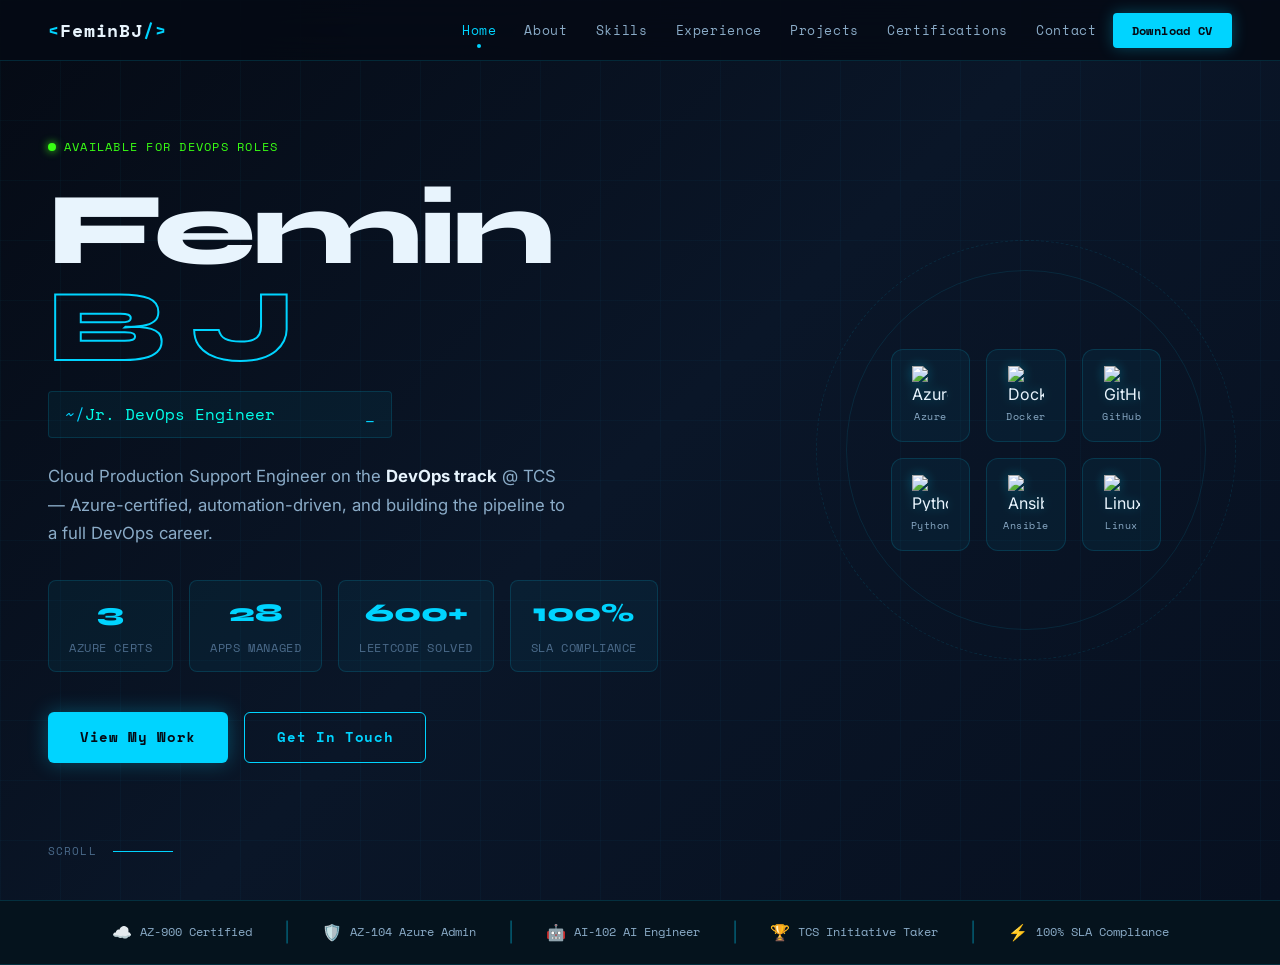
==== index.html @ 97ea1b86 "Added the complete application" ====
<!doctype html>
<html lang="en">
  <head>
    <meta charset="UTF-8" />
    <meta name="viewport" content="width=device-width, initial-scale=1.0" />
    <title>Femin B J | Jr. DevOps Engineer</title>
    <link rel="stylesheet" href="styles/main.css" />
    <link rel="preconnect" href="https://fonts.googleapis.com" />
    <link
      href="https://fonts.googleapis.com/css2?family=Space+Mono:wght@400;700&family=Syne:wght@400;600;700;800&family=Inter:wght@300;400;500&display=swap"
      rel="stylesheet"
    />
  </head>
  <body>
    <!-- NAV -->
    <nav class="navbar" id="navbar">
      <div class="nav-logo">
        <span class="logo-bracket">&lt;</span>FeminBJ<span class="logo-bracket"
          >/&gt;</span
        >
      </div>
      <button class="nav-toggle" id="navToggle" aria-label="Toggle menu">
        <span></span><span></span><span></span>
      </button>
      <ul class="nav-links" id="navLinks">
        <li><a href="index.html" class="nav-link active">Home</a></li>
        <li><a href="about.html" class="nav-link">About</a></li>
        <li><a href="skills.html" class="nav-link">Skills</a></li>
        <li><a href="experience.html" class="nav-link">Experience</a></li>
        <li><a href="projects.html" class="nav-link">Projects</a></li>
        <li>
          <a href="certifications.html" class="nav-link">Certifications</a>
        </li>
        <li><a href="contact.html" class="nav-link">Contact</a></li>
        <li>
          <a href="resume/Femin_BJ_Resume.pdf" download class="nav-cta"
            >Download CV</a
          >
        </li>
      </ul>
    </nav>

    <!-- HERO -->
    <main class="hero-section">
      <canvas id="matrixCanvas"></canvas>

      <div class="hero-grid-overlay"></div>

      <div class="hero-content">
        <div class="hero-tag-line">
          <span class="tag-dot"></span>
          <span>Available for DevOps Roles</span>
        </div>

        <h1 class="hero-name">
          <span class="name-line">Femin</span>
          <span class="name-line accent">B J</span>
        </h1>

        <div class="hero-title-wrap">
          <span class="title-prefix">~/</span>
          <span class="typed-title" id="typedTitle"></span>
          <span class="cursor-blink">_</span>
        </div>

        <p class="hero-desc">
          Cloud Production Support Engineer on the
          <strong>DevOps track</strong> @ TCS — Azure-certified,
          automation-driven, and building the pipeline to a full DevOps career.
        </p>

        <div class="hero-stats">
          <div class="stat-card">
            <span class="stat-num">3</span>
            <span class="stat-label">Azure Certs</span>
          </div>
          <div class="stat-card">
            <span class="stat-num">28</span>
            <span class="stat-label">Apps Managed</span>
          </div>
          <div class="stat-card">
            <span class="stat-num">600+</span>
            <span class="stat-label">LeetCode Solved</span>
          </div>
          <div class="stat-card">
            <span class="stat-num">100%</span>
            <span class="stat-label">SLA Compliance</span>
          </div>
        </div>

        <div class="hero-cta-group">
          <a href="experience.html" class="btn-primary">View My Work</a>
          <a href="contact.html" class="btn-secondary">Get In Touch</a>
        </div>
      </div>

      <div class="hero-visual">
        <div class="hex-grid">
          <div class="hex-item">
            <img
              src="https://cdn.jsdelivr.net/gh/devicons/devicon/icons/azure/azure-original.svg"
              alt="Azure"
            /><span>Azure</span>
          </div>
          <div class="hex-item">
            <img
              src="https://cdn.jsdelivr.net/gh/devicons/devicon/icons/docker/docker-original.svg"
              alt="Docker"
            /><span>Docker</span>
          </div>
          <div class="hex-item">
            <img
              src="https://cdn.jsdelivr.net/gh/devicons/devicon/icons/github/github-original.svg"
              alt="GitHub"
            /><span>GitHub</span>
          </div>
          <div class="hex-item">
            <img
              src="https://cdn.jsdelivr.net/gh/devicons/devicon/icons/python/python-original.svg"
              alt="Python"
            /><span>Python</span>
          </div>
          <div class="hex-item">
            <img
              src="https://cdn.jsdelivr.net/gh/devicons/devicon/icons/ansible/ansible-original.svg"
              alt="Ansible"
            /><span>Ansible</span>
          </div>
          <div class="hex-item">
            <img
              src="https://cdn.jsdelivr.net/gh/devicons/devicon/icons/linux/linux-original.svg"
              alt="Linux"
            /><span>Linux</span>
          </div>
        </div>
        <div class="orbit-ring ring-1"></div>
        <div class="orbit-ring ring-2"></div>
      </div>

      <div class="scroll-hint">
        <span>scroll</span>
        <div class="scroll-line"></div>
      </div>
    </main>

    <!-- QUICK CERTS STRIP -->
    <section class="cert-strip">
      <div class="cert-strip-inner">
        <div class="cert-badge-sm">
          <span class="cert-icon">☁️</span> AZ-900 Certified
        </div>
        <div class="strip-divider">|</div>
        <div class="cert-badge-sm">
          <span class="cert-icon">🛡️</span> AZ-104 Azure Admin
        </div>
        <div class="strip-divider">|</div>
        <div class="cert-badge-sm">
          <span class="cert-icon">🤖</span> AI-102 AI Engineer
        </div>
        <div class="strip-divider">|</div>
        <div class="cert-badge-sm">
          <span class="cert-icon">🏆</span> TCS Initiative Taker
        </div>
        <div class="strip-divider">|</div>
        <div class="cert-badge-sm">
          <span class="cert-icon">⚡</span> 100% SLA Compliance
        </div>
      </div>
    </section>

    <script src="scripts/main.js"></script>
  </body>
</html>
---- styles/main.css ----
/* =========================================
   FEMIN BJ PORTFOLIO — DARK TECHY THEME
   ========================================= */

:root {
  --bg-primary: #050a14;
  --bg-secondary: #0a1628;
  --bg-card: #0d1f3c;
  --bg-card-hover: #112347;
  --neon-blue: #00d4ff;
  --neon-cyan: #00ffea;
  --neon-green: #39ff14;
  --accent: #00d4ff;
  --accent-2: #0084ff;
  --text-primary: #e8f4fd;
  --text-secondary: #8bacc8;
  --text-muted: #4a6a8a;
  --border: rgba(0, 212, 255, 0.15);
  --border-bright: rgba(0, 212, 255, 0.4);
  --gradient-hero: linear-gradient(135deg, #050a14 0%, #0a1628 50%, #071020 100%);
  --font-mono: 'Space Mono', monospace;
  --font-display: 'Syne', sans-serif;
  --font-body: 'Inter', sans-serif;
  --glow: 0 0 20px rgba(0, 212, 255, 0.3);
  --glow-strong: 0 0 40px rgba(0, 212, 255, 0.5);
}

*, *::before, *::after { box-sizing: border-box; margin: 0; padding: 0; }

html { scroll-behavior: smooth; }

body {
  background: var(--bg-primary);
  color: var(--text-primary);
  font-family: var(--font-body);
  font-size: 16px;
  line-height: 1.6;
  overflow-x: hidden;
  min-height: 100vh;
}

/* ── SCROLLBAR ── */
::-webkit-scrollbar { width: 6px; }
::-webkit-scrollbar-track { background: var(--bg-primary); }
::-webkit-scrollbar-thumb { background: var(--accent); border-radius: 3px; }

/* ── TYPOGRAPHY ── */
.accent { color: var(--neon-blue); }
strong { color: var(--text-primary); }

/* ── NAVBAR ── */
.navbar {
  position: fixed; top: 0; left: 0; right: 0; z-index: 1000;
  display: flex; align-items: center; justify-content: space-between;
  padding: 1rem 3rem;
  background: rgba(5, 10, 20, 0.85);
  backdrop-filter: blur(20px);
  border-bottom: 1px solid var(--border);
  transition: all 0.3s ease;
}
.navbar.scrolled {
  padding: 0.75rem 3rem;
  background: rgba(5, 10, 20, 0.97);
  box-shadow: 0 4px 30px rgba(0,212,255,0.08);
}
.nav-logo {
  font-family: var(--font-mono);
  font-size: 1.1rem;
  font-weight: 700;
  letter-spacing: 0.05em;
  color: var(--text-primary);
}
.logo-bracket { color: var(--neon-blue); }
.nav-links {
  display: flex; align-items: center; gap: 0.25rem;
  list-style: none;
}
.nav-link {
  color: var(--text-secondary);
  text-decoration: none;
  font-family: var(--font-mono);
  font-size: 0.8rem;
  letter-spacing: 0.05em;
  padding: 0.5rem 0.75rem;
  border-radius: 4px;
  transition: all 0.2s;
  position: relative;
}
.nav-link:hover, .nav-link.active {
  color: var(--neon-blue);
}
.nav-link.active::after {
  content: '';
  position: absolute; bottom: 0; left: 50%; transform: translateX(-50%);
  width: 4px; height: 4px; background: var(--neon-blue);
  border-radius: 50%;
}
.nav-cta {
  color: var(--bg-primary) !important;
  background: var(--neon-blue);
  padding: 0.5rem 1.2rem !important;
  border-radius: 4px;
  font-family: var(--font-mono);
  font-size: 0.78rem;
  font-weight: 700;
  text-decoration: none;
  letter-spacing: 0.03em;
  transition: all 0.2s;
  box-shadow: 0 0 15px rgba(0,212,255,0.3);
}
.nav-cta:hover { background: var(--neon-cyan); box-shadow: 0 0 25px rgba(0,212,255,0.6); transform: translateY(-1px); }

.nav-toggle {
  display: none;
  flex-direction: column; gap: 5px;
  background: none; border: none; cursor: pointer; padding: 5px;
}
.nav-toggle span {
  width: 24px; height: 2px; background: var(--neon-blue); border-radius: 2px;
  transition: all 0.3s;
}

/* ── CONTAINER ── */
.container {
  max-width: 1200px;
  margin: 0 auto;
  padding: 6rem 2rem 4rem;
}

/* ── HERO SECTION ── */
.hero-section {
  min-height: 100vh;
  display: flex; align-items: center;
  position: relative;
  overflow: hidden;
  padding: 0 3rem;
  background: var(--gradient-hero);
}

#matrixCanvas {
  position: absolute; top: 0; left: 0;
  width: 100%; height: 100%;
  opacity: 0.07;
  z-index: 0;
}

.hero-grid-overlay {
  position: absolute; inset: 0;
  background-image:
    linear-gradient(rgba(0,212,255,0.03) 1px, transparent 1px),
    linear-gradient(90deg, rgba(0,212,255,0.03) 1px, transparent 1px);
  background-size: 60px 60px;
  z-index: 0;
}

.hero-content {
  position: relative; z-index: 2;
  max-width: 640px;
  animation: fadeInUp 0.9s ease both;
}

.hero-tag-line {
  display: flex; align-items: center; gap: 8px;
  font-family: var(--font-mono);
  font-size: 0.78rem;
  color: var(--neon-green);
  letter-spacing: 0.1em;
  text-transform: uppercase;
  margin-bottom: 1.5rem;
}
.tag-dot {
  width: 8px; height: 8px; border-radius: 50%;
  background: var(--neon-green);
  box-shadow: 0 0 8px var(--neon-green);
  animation: pulse 2s infinite;
}

.hero-name {
  font-family: var(--font-display);
  font-size: clamp(3.5rem, 8vw, 7rem);
  font-weight: 800;
  line-height: 0.95;
  letter-spacing: -0.03em;
  margin-bottom: 1rem;
}
.name-line { display: block; }
.name-line.accent {
  color: transparent;
  -webkit-text-stroke: 2px var(--neon-blue);
  text-shadow: none;
}

.hero-title-wrap {
  display: flex; align-items: center; gap: 0;
  font-family: var(--font-mono);
  font-size: 1rem;
  color: var(--text-secondary);
  margin-bottom: 1.5rem;
  background: rgba(0,212,255,0.05);
  border: 1px solid var(--border);
  border-radius: 4px;
  padding: 0.6rem 1rem;
  width: fit-content;
}
.title-prefix { color: var(--neon-blue); margin-right: 0; }
.typed-title { color: var(--neon-cyan); min-width: 280px; }
.cursor-blink { color: var(--neon-blue); animation: blink 1s step-end infinite; }

.hero-desc {
  font-size: 1.05rem;
  color: var(--text-secondary);
  line-height: 1.7;
  margin-bottom: 2rem;
  max-width: 520px;
}

.hero-stats {
  display: flex; gap: 1rem; flex-wrap: wrap;
  margin-bottom: 2.5rem;
}
.stat-card {
  background: rgba(0,212,255,0.05);
  border: 1px solid var(--border);
  border-radius: 8px;
  padding: 0.75rem 1.25rem;
  text-align: center;
  transition: all 0.3s;
}
.stat-card:hover {
  border-color: var(--neon-blue);
  box-shadow: var(--glow);
  transform: translateY(-2px);
}
.stat-num {
  display: block;
  font-family: var(--font-display);
  font-size: 1.6rem;
  font-weight: 800;
  color: var(--neon-blue);
}
.stat-label {
  font-size: 0.72rem;
  font-family: var(--font-mono);
  color: var(--text-muted);
  letter-spacing: 0.05em;
  text-transform: uppercase;
}

.hero-cta-group { display: flex; gap: 1rem; flex-wrap: wrap; }

/* ── BUTTONS ── */
.btn-primary {
  display: inline-flex; align-items: center; gap: 0.5rem;
  background: var(--neon-blue);
  color: var(--bg-primary);
  padding: 0.85rem 2rem;
  border-radius: 6px;
  text-decoration: none;
  font-family: var(--font-mono);
  font-size: 0.85rem;
  font-weight: 700;
  letter-spacing: 0.05em;
  transition: all 0.3s;
  box-shadow: 0 0 20px rgba(0,212,255,0.3);
  border: none; cursor: pointer;
}
.btn-primary:hover {
  background: var(--neon-cyan);
  box-shadow: 0 0 35px rgba(0,212,255,0.6);
  transform: translateY(-2px);
}
.btn-secondary {
  display: inline-flex; align-items: center; gap: 0.5rem;
  background: transparent;
  color: var(--neon-blue);
  padding: 0.85rem 2rem;
  border-radius: 6px;
  text-decoration: none;
  font-family: var(--font-mono);
  font-size: 0.85rem;
  font-weight: 700;
  letter-spacing: 0.05em;
  border: 1px solid var(--neon-blue);
  transition: all 0.3s;
  cursor: pointer;
}
.btn-secondary:hover {
  background: rgba(0,212,255,0.1);
  box-shadow: var(--glow);
  transform: translateY(-2px);
}

/* ── HERO VISUAL ── */
.hero-visual {
  position: absolute; right: 5%; top: 50%; transform: translateY(-50%);
  z-index: 2;
  width: 380px; height: 380px;
  display: flex; align-items: center; justify-content: center;
  animation: fadeIn 1.2s ease both 0.3s;
}
.hex-grid {
  display: grid;
  grid-template-columns: repeat(3, 1fr);
  gap: 1rem;
  z-index: 3;
  position: relative;
}
.hex-item {
  display: flex; flex-direction: column; align-items: center; gap: 0.4rem;
  background: rgba(0,212,255,0.05);
  border: 1px solid var(--border);
  border-radius: 12px;
  padding: 1rem;
  transition: all 0.3s;
  cursor: default;
  animation: float 4s ease-in-out infinite;
}
.hex-item:nth-child(2) { animation-delay: 0.5s; }
.hex-item:nth-child(3) { animation-delay: 1s; }
.hex-item:nth-child(4) { animation-delay: 1.5s; }
.hex-item:nth-child(5) { animation-delay: 2s; }
.hex-item:nth-child(6) { animation-delay: 2.5s; }
.hex-item:hover {
  background: rgba(0,212,255,0.12);
  border-color: var(--neon-blue);
  box-shadow: var(--glow);
  transform: translateY(-4px) scale(1.05);
}
.hex-item img { width: 36px; height: 36px; object-fit: contain; filter: drop-shadow(0 0 6px rgba(0,212,255,0.3)); }
.hex-item .skill-icon-text { font-size: 2rem; }
.hex-item span { font-family: var(--font-mono); font-size: 0.65rem; color: var(--text-secondary); letter-spacing: 0.05em; }

.orbit-ring {
  position: absolute;
  border-radius: 50%;
  border: 1px solid rgba(0,212,255,0.1);
  animation: spin 20s linear infinite;
}
.ring-1 { width: 360px; height: 360px; }
.ring-2 { width: 420px; height: 420px; animation-duration: 30s; animation-direction: reverse; border-style: dashed; }

.scroll-hint {
  position: absolute; bottom: 2.5rem; left: 3rem;
  display: flex; align-items: center; gap: 1rem;
  font-family: var(--font-mono); font-size: 0.7rem;
  color: var(--text-muted); letter-spacing: 0.1em; text-transform: uppercase;
  z-index: 2;
}
.scroll-line {
  width: 60px; height: 1px; background: var(--neon-blue);
  animation: scrollPulse 2s ease-in-out infinite;
}

/* ── CERT STRIP ── */
.cert-strip {
  background: rgba(0,212,255,0.04);
  border-top: 1px solid var(--border);
  border-bottom: 1px solid var(--border);
  padding: 1rem 3rem;
  overflow: hidden;
}
.cert-strip-inner {
  display: flex; align-items: center; justify-content: center;
  gap: 2rem; flex-wrap: wrap;
}
.cert-badge-sm {
  font-family: var(--font-mono);
  font-size: 0.78rem;
  color: var(--text-secondary);
  display: flex; align-items: center; gap: 0.5rem;
}
.cert-icon { font-size: 1rem; }
.strip-divider { color: var(--border-bright); font-size: 1.2rem; }

/* ── PAGE HEADER ── */
.page-header {
  position: relative;
  padding: 8rem 3rem 4rem;
  overflow: hidden;
  border-bottom: 1px solid var(--border);
}
.page-header-bg {
  position: absolute; inset: 0;
  background: radial-gradient(ellipse at 30% 50%, rgba(0,212,255,0.06) 0%, transparent 70%);
  background-image:
    linear-gradient(rgba(0,212,255,0.02) 1px, transparent 1px),
    linear-gradient(90deg, rgba(0,212,255,0.02) 1px, transparent 1px);
  background-size: 40px 40px;
}
.page-header-content { position: relative; z-index: 1; max-width: 1200px; margin: 0 auto; }
.page-tag {
  font-family: var(--font-mono);
  font-size: 0.75rem;
  color: var(--neon-blue);
  letter-spacing: 0.2em;
  text-transform: uppercase;
  display: block; margin-bottom: 0.75rem;
}
.page-header h1 {
  font-family: var(--font-display);
  font-size: clamp(2.5rem, 5vw, 4rem);
  font-weight: 800;
  letter-spacing: -0.02em;
  margin-bottom: 0.5rem;
}
.page-header p {
  color: var(--text-secondary);
  font-size: 1.1rem;
  font-family: var(--font-mono);
}

/* ── SECTION HEADINGS ── */
.section-heading {
  font-family: var(--font-display);
  font-size: clamp(1.8rem, 3vw, 2.5rem);
  font-weight: 800;
  letter-spacing: -0.02em;
  margin-bottom: 0.5rem;
}
.section-heading.center { text-align: center; }
.section-sub {
  color: var(--text-secondary);
  margin-bottom: 3rem;
}
.section-sub.center { text-align: center; }

/* ── ABOUT PAGE ── */
.about-main { padding-top: 5rem; }
.about-grid {
  display: grid; grid-template-columns: 280px 1fr;
  gap: 4rem; align-items: start;
  margin-bottom: 5rem;
}
.about-avatar {
  display: flex; flex-direction: column; align-items: center; gap: 1rem;
  position: sticky; top: 7rem;
}
.avatar-placeholder {
  width: 180px; height: 180px;
  border-radius: 50%;
  background: linear-gradient(135deg, var(--bg-card), var(--bg-secondary));
  border: 2px solid var(--border-bright);
  display: flex; align-items: center; justify-content: center;
  position: relative;
  box-shadow: var(--glow-strong);
}
.avatar-initials {
  font-family: var(--font-display);
  font-size: 2.5rem; font-weight: 800;
  color: var(--neon-blue);
}
.avatar-ring {
  position: absolute; inset: -10px; border-radius: 50%;
  border: 1px solid rgba(0,212,255,0.2);
  animation: spin 8s linear infinite;
}
.avatar-ring.ring-2 {
  inset: -20px;
  border: 1px dashed rgba(0,212,255,0.1);
  animation-duration: 15s; animation-direction: reverse;
}
.about-location {
  font-family: var(--font-mono); font-size: 0.8rem;
  color: var(--text-secondary);
}
.about-status {
  display: flex; align-items: center; gap: 0.5rem;
  background: rgba(57,255,20,0.08); border: 1px solid rgba(57,255,20,0.2);
  border-radius: 20px; padding: 0.4rem 1rem;
  font-family: var(--font-mono); font-size: 0.7rem; color: var(--neon-green);
}
.status-dot {
  width: 7px; height: 7px; border-radius: 50%;
  background: var(--neon-green); box-shadow: 0 0 8px var(--neon-green);
  animation: pulse 2s infinite;
}
.about-text {
  color: var(--text-secondary); margin-bottom: 1.25rem; font-size: 1rem; line-height: 1.8;
}
.about-highlights { display: flex; flex-direction: column; gap: 1rem; margin-top: 2rem; }
.highlight-item {
  display: flex; gap: 1rem; align-items: flex-start;
  background: var(--bg-card); border: 1px solid var(--border);
  border-radius: 10px; padding: 1rem 1.25rem;
  transition: all 0.3s;
}
.highlight-item:hover { border-color: var(--neon-blue); box-shadow: var(--glow); }
.hi-icon { font-size: 1.4rem; line-height: 1; }
.highlight-item strong { display: block; color: var(--text-primary); font-size: 0.9rem; }
.highlight-item span { color: var(--text-muted); font-size: 0.8rem; font-family: var(--font-mono); }

/* TIMELINE */
.journey-section { margin-bottom: 5rem; }
.timeline { position: relative; padding-left: 2rem; margin-top: 3rem; }
.timeline::before {
  content: ''; position: absolute; left: 0; top: 0; bottom: 0;
  width: 2px; background: linear-gradient(to bottom, var(--neon-blue), transparent);
}
.timeline-item { position: relative; padding-left: 2rem; padding-bottom: 3rem; }
.tl-dot {
  position: absolute; left: -2.5rem; top: 0.25rem;
  width: 14px; height: 14px; border-radius: 50%;
  background: var(--bg-primary); border: 2px solid var(--neon-blue);
  transition: all 0.3s;
}
.tl-dot.active {
  background: var(--neon-blue);
  box-shadow: 0 0 12px var(--neon-blue);
}
.tl-date {
  font-family: var(--font-mono); font-size: 0.75rem;
  color: var(--neon-blue); letter-spacing: 0.1em;
  margin-bottom: 0.5rem;
}
.tl-card {
  background: var(--bg-card); border: 1px solid var(--border);
  border-radius: 10px; padding: 1.25rem;
  transition: all 0.3s;
}
.tl-card:hover { border-color: var(--neon-blue); box-shadow: var(--glow); }
.tl-card.highlight-card {
  border-color: rgba(0,212,255,0.3);
  background: rgba(0,212,255,0.05);
}
.tl-card h4 { color: var(--text-primary); font-family: var(--font-display); font-weight: 700; margin-bottom: 0.4rem; }
.tl-card p { color: var(--text-secondary); font-size: 0.9rem; }

/* INTERESTS */
.interests-section { margin-bottom: 3rem; }
.interests-grid { display: flex; gap: 1rem; flex-wrap: wrap; justify-content: center; margin-top: 2rem; }
.interest-card {
  display: flex; flex-direction: column; align-items: center; gap: 0.5rem;
  background: var(--bg-card); border: 1px solid var(--border);
  border-radius: 12px; padding: 1.5rem 2rem;
  transition: all 0.3s; min-width: 100px;
}
.interest-card:hover { border-color: var(--neon-blue); box-shadow: var(--glow); transform: translateY(-3px); }
.int-icon { font-size: 2rem; }
.interest-card span:last-child { font-family: var(--font-mono); font-size: 0.75rem; color: var(--text-secondary); }

/* ── SKILLS PAGE ── */
.skills-main { padding-top: 5rem; }
.skill-section { margin-bottom: 4rem; }
.skill-section-header { margin-bottom: 2rem; }
.skill-category-tag {
  background: rgba(0,212,255,0.08); border: 1px solid var(--border);
  border-radius: 20px; padding: 0.4rem 1rem;
  font-family: var(--font-mono); font-size: 0.8rem;
  color: var(--neon-blue); letter-spacing: 0.05em;
}
.skills-cards-grid {
  display: grid; grid-template-columns: repeat(auto-fill, minmax(160px, 1fr));
  gap: 1rem;
}
.skill-card {
  background: var(--bg-card); border: 1px solid var(--border);
  border-radius: 12px; padding: 1.5rem 1rem;
  display: flex; flex-direction: column; align-items: center; gap: 0.75rem;
  transition: all 0.3s; cursor: default;
}
.skill-card:hover {
  border-color: var(--neon-blue);
  box-shadow: var(--glow);
  transform: translateY(-4px);
  background: var(--bg-card-hover);
}
.skill-card.featured { border-color: rgba(0,212,255,0.25); background: rgba(0,212,255,0.04); }
.skill-card img { width: 44px; height: 44px; object-fit: contain; filter: drop-shadow(0 0 5px rgba(0,212,255,0.2)); }
.skill-icon-text { font-size: 2.2rem; line-height: 1; }
.skill-name { font-family: var(--font-mono); font-size: 0.78rem; color: var(--text-primary); text-align: center; }
.skill-bar {
  width: 100%; height: 3px; background: rgba(255,255,255,0.05);
  border-radius: 2px; overflow: hidden;
}
.skill-fill {
  height: 100%; width: 0; background: linear-gradient(90deg, var(--accent-2), var(--neon-blue));
  border-radius: 2px; transition: width 1.2s cubic-bezier(0.4,0,0.2,1);
  box-shadow: 0 0 8px rgba(0,212,255,0.5);
}
.skill-level { font-family: var(--font-mono); font-size: 0.65rem; color: var(--text-muted); text-transform: uppercase; letter-spacing: 0.05em; }

.pro-skills-grid { display: flex; flex-wrap: wrap; gap: 0.75rem; }
.pro-skill-pill {
  background: rgba(0,212,255,0.06); border: 1px solid var(--border);
  border-radius: 25px; padding: 0.5rem 1.2rem;
  font-size: 0.85rem; color: var(--text-secondary);
  transition: all 0.3s; cursor: default;
}
.pro-skill-pill:hover { border-color: var(--neon-blue); color: var(--neon-blue); background: rgba(0,212,255,0.1); }

.achievements-banner {
  display: flex; align-items: center; justify-content: center;
  gap: 0; flex-wrap: wrap;
  background: linear-gradient(135deg, rgba(0,212,255,0.08), rgba(0,132,255,0.05));
  border: 1px solid rgba(0,212,255,0.2);
  border-radius: 16px; padding: 2rem;
  margin-top: 3rem;
}
.ach-item { text-align: center; padding: 1rem 2.5rem; }
.ach-num { display: block; font-family: var(--font-display); font-size: 2.5rem; font-weight: 800; color: var(--neon-blue); }
.ach-label { font-family: var(--font-mono); font-size: 0.75rem; color: var(--text-muted); text-transform: uppercase; letter-spacing: 0.05em; }
.ach-divider { width: 1px; height: 60px; background: var(--border); }

/* ── EXPERIENCE PAGE ── */
.exp-main { padding-top: 5rem; }
.exp-card {
  background: var(--bg-card); border: 1px solid var(--border);
  border-radius: 16px; padding: 2.5rem;
  margin-bottom: 2rem; transition: all 0.3s;
}
.exp-card:hover { border-color: var(--border-bright); box-shadow: 0 8px 40px rgba(0,212,255,0.08); }
.exp-card.featured-exp {
  border-color: rgba(0,212,255,0.25);
  background: linear-gradient(135deg, var(--bg-card), rgba(0,212,255,0.03));
}
.exp-card-header { display: flex; gap: 1.5rem; align-items: flex-start; margin-bottom: 1.5rem; }
.exp-company-logo {
  width: 64px; height: 64px; min-width: 64px;
  background: linear-gradient(135deg, var(--neon-blue), var(--accent-2));
  border-radius: 12px;
  display: flex; align-items: center; justify-content: center;
  font-family: var(--font-display); font-size: 1.1rem; font-weight: 800;
  color: var(--bg-primary); letter-spacing: -0.02em;
}
.exp-company-logo.project-logo { font-size: 1.6rem; background: linear-gradient(135deg, #7928ca, #ff0080); }
.exp-company-logo.edu-logo { font-size: 1.8rem; background: linear-gradient(135deg, #ff6b35, #f7931e); }
.exp-header-info h2 { font-family: var(--font-display); font-size: 1.4rem; font-weight: 700; margin-bottom: 0.25rem; }
.exp-header-info h3 { font-size: 1rem; color: var(--text-secondary); font-weight: 400; margin-bottom: 0.5rem; }
.exp-meta { display: flex; gap: 0.75rem; flex-wrap: wrap; align-items: center; }
.exp-date, .exp-location { font-family: var(--font-mono); font-size: 0.78rem; color: var(--text-muted); }
.exp-badge {
  font-family: var(--font-mono); font-size: 0.68rem;
  padding: 0.2rem 0.75rem; border-radius: 20px;
  letter-spacing: 0.05em; text-transform: uppercase;
}
.exp-badge.current { background: rgba(57,255,20,0.1); color: var(--neon-green); border: 1px solid rgba(57,255,20,0.3); }
.exp-badge.project-badge { background: rgba(255,0,128,0.1); color: #ff69b4; border: 1px solid rgba(255,0,128,0.2); }
.exp-badge.edu-badge { background: rgba(255,107,53,0.1); color: #ff6b35; border: 1px solid rgba(255,107,53,0.2); }

.exp-summary { color: var(--text-secondary); margin-bottom: 1.5rem; line-height: 1.7; }

.exp-highlights-grid {
  display: grid; grid-template-columns: repeat(auto-fit, minmax(160px, 1fr));
  gap: 1rem; margin-bottom: 2rem;
}
.exp-highlight-card {
  background: rgba(0,212,255,0.06); border: 1px solid rgba(0,212,255,0.15);
  border-radius: 10px; padding: 1rem;
  text-align: center;
}
.exp-highlight-num { display: block; font-family: var(--font-display); font-size: 2rem; font-weight: 800; color: var(--neon-blue); }
.exp-highlight-label { font-family: var(--font-mono); font-size: 0.7rem; color: var(--text-muted); text-transform: uppercase; letter-spacing: 0.03em; }

.exp-responsibilities h4, .exp-tech-stack h4 {
  font-family: var(--font-mono); font-size: 0.78rem;
  color: var(--neon-blue); letter-spacing: 0.1em; text-transform: uppercase;
  margin-bottom: 1rem;
}
.exp-list { list-style: none; display: flex; flex-direction: column; gap: 1rem; margin-bottom: 2rem; }
.exp-list li { display: flex; gap: 1rem; align-items: flex-start; }
.list-icon { font-size: 1.1rem; line-height: 1.4; flex-shrink: 0; }
.exp-list li div { color: var(--text-secondary); font-size: 0.95rem; line-height: 1.6; }
.exp-list li div strong { color: var(--text-primary); }

.tech-pills { display: flex; flex-wrap: wrap; gap: 0.5rem; }
.tech-pill {
  background: rgba(0,212,255,0.07); border: 1px solid var(--border);
  border-radius: 20px; padding: 0.3rem 0.9rem;
  font-family: var(--font-mono); font-size: 0.75rem;
  color: var(--text-secondary); transition: all 0.2s;
}
.tech-pill:hover { border-color: var(--neon-blue); color: var(--neon-blue); }
.tech-pill.azure { border-color: rgba(0,132,255,0.4); color: #4da6ff; }

/* PROJECT FEATURE CARD */
.project-feature-card {
  background: rgba(255,0,128,0.04); border: 1px solid rgba(255,0,128,0.15);
  border-radius: 12px; padding: 1.75rem;
}
.pf-header { display: flex; gap: 1rem; align-items: flex-start; margin-bottom: 1rem; }
.pf-icon { font-size: 2rem; line-height: 1; }
.pf-header h3 { font-family: var(--font-display); font-weight: 700; font-size: 1.1rem; color: var(--text-primary); }
.pf-sub { font-family: var(--font-mono); font-size: 0.75rem; color: var(--text-muted); margin-top: 0.25rem; }
.pf-desc { color: var(--text-secondary); line-height: 1.7; margin-bottom: 1.5rem; }
.pf-impact { display: flex; gap: 2rem; align-items: center; margin-bottom: 1.25rem; }
.impact-stat { text-align: center; }
.impact-num { display: block; font-family: var(--font-display); font-size: 2rem; font-weight: 800; color: #ff69b4; }
.impact-label { font-family: var(--font-mono); font-size: 0.7rem; color: var(--text-muted); text-transform: uppercase; }
.impact-divider { width: 1px; height: 50px; background: rgba(255,0,128,0.2); }
.pf-list { color: var(--text-secondary); padding-left: 1.25rem; font-size: 0.9rem; line-height: 1.8; }

/* EDU */
.edu-highlights { display: flex; flex-direction: column; gap: 0.75rem; margin-top: 0.5rem; }
.edu-stat { display: flex; align-items: baseline; gap: 0.5rem; }
.edu-num { font-family: var(--font-display); font-size: 2rem; font-weight: 800; color: #ff6b35; }
.edu-label { font-family: var(--font-mono); font-size: 0.8rem; color: var(--text-muted); }
.edu-award { color: var(--text-secondary); font-size: 0.9rem; padding: 0.6rem 1rem; background: rgba(255,107,53,0.05); border-radius: 6px; border-left: 3px solid #ff6b35; }

/* ── CERTIFICATIONS PAGE ── */
.cert-main { padding-top: 5rem; }
.azure-path-section { margin-bottom: 5rem; }
.cert-path { position: relative; margin-top: 3rem; }
.cert-path-line {
  position: absolute; left: 50%; top: 0; bottom: 0; width: 2px;
  background: linear-gradient(to bottom, var(--neon-blue), transparent);
  transform: translateX(-50%);
}
.cert-node {
  display: flex; gap: 3rem; align-items: center;
  margin-bottom: 4rem; position: relative;
}
.cert-node.reverse { flex-direction: row-reverse; }
.cert-node-badge {
  width: 100px; height: 100px; min-width: 100px;
  border-radius: 50%;
  display: flex; align-items: center; justify-content: center;
  position: relative; z-index: 1;
  box-shadow: var(--glow-strong);
  transition: all 0.3s;
  flex-shrink: 0;
}
.cert-node-badge:hover { transform: scale(1.05); }
.az900 { background: linear-gradient(135deg, #0078d4, #005a9e); border: 2px solid rgba(0,120,212,0.5); }
.az104 { background: linear-gradient(135deg, #00d4ff, #0084ff); border: 2px solid rgba(0,212,255,0.5); }
.ai102 { background: linear-gradient(135deg, #7928ca, #ff0080); border: 2px solid rgba(121,40,202,0.5); }
.cert-badge-inner { display: flex; flex-direction: column; align-items: center; }
.cert-badge-text { font-family: var(--font-display); font-size: 1rem; font-weight: 800; color: white; line-height: 1; }
.cert-badge-num { font-family: var(--font-mono); font-size: 0.85rem; color: rgba(255,255,255,0.8); }
.cert-badge-inner img { width: 50px; height: 50px; }

.cert-node-info {
  background: var(--bg-card); border: 1px solid var(--border);
  border-radius: 14px; padding: 1.75rem;
  flex: 1; max-width: 480px;
  transition: all 0.3s;
}
.cert-node-info:hover { border-color: var(--neon-blue); box-shadow: var(--glow); }
.cert-level-tag {
  font-family: var(--font-mono); font-size: 0.7rem;
  background: rgba(0,212,255,0.1); color: var(--neon-blue);
  padding: 0.2rem 0.75rem; border-radius: 20px;
  letter-spacing: 0.05em; text-transform: uppercase;
  display: inline-block; margin-bottom: 0.75rem;
}
.cert-level-tag.associate { background: rgba(0,212,255,0.15); }
.cert-node-info h3 { font-family: var(--font-display); font-size: 1.15rem; font-weight: 700; margin-bottom: 0.5rem; }
.cert-node-info p { color: var(--text-secondary); font-size: 0.9rem; line-height: 1.6; margin-bottom: 1rem; }
.cert-skills-covered { display: flex; flex-wrap: wrap; gap: 0.4rem; }
.cert-skills-covered span {
  background: rgba(255,255,255,0.04); border: 1px solid var(--border);
  border-radius: 4px; padding: 0.2rem 0.6rem;
  font-family: var(--font-mono); font-size: 0.7rem; color: var(--text-muted);
}

.other-certs-section { margin-bottom: 4rem; }
.other-certs-grid { display: grid; grid-template-columns: repeat(auto-fit, minmax(260px, 1fr)); gap: 1.5rem; margin-top: 2rem; }
.other-cert-card {
  background: var(--bg-card); border: 1px solid var(--border);
  border-radius: 14px; padding: 1.75rem;
  transition: all 0.3s;
}
.other-cert-card:hover { border-color: var(--neon-blue); box-shadow: var(--glow); transform: translateY(-3px); }
.other-cert-card.tcs-award { border-color: rgba(255,215,0,0.2); background: rgba(255,215,0,0.03); }
.oc-icon { font-size: 2.5rem; display: block; margin-bottom: 0.75rem; }
.other-cert-card h4 { font-family: var(--font-display); font-weight: 700; margin-bottom: 0.5rem; }
.other-cert-card p { color: var(--text-secondary); font-size: 0.9rem; line-height: 1.6; }

.cert-cta { margin-bottom: 2rem; }
.cert-cta-inner {
  background: linear-gradient(135deg, rgba(0,212,255,0.08), rgba(0,132,255,0.05));
  border: 1px solid rgba(0,212,255,0.2); border-radius: 16px;
  padding: 3rem; text-align: center;
}
.cert-cta-inner h3 { font-family: var(--font-display); font-size: 1.8rem; font-weight: 800; margin-bottom: 0.5rem; }
.cert-cta-inner p { color: var(--text-secondary); margin-bottom: 2rem; }
.cert-cta-btns { display: flex; gap: 1rem; justify-content: center; flex-wrap: wrap; }

/* ── CONTACT PAGE ── */
.contact-main { padding-top: 5rem; }
.contact-grid { display: grid; grid-template-columns: 1fr 1fr; gap: 3rem; }
.contact-info h2 { font-family: var(--font-display); font-size: 1.8rem; font-weight: 800; margin-bottom: 1rem; }
.contact-sub { color: var(--text-secondary); line-height: 1.7; margin-bottom: 2rem; }
.contact-cards { display: flex; flex-direction: column; gap: 0.75rem; margin-bottom: 2rem; }
.contact-card {
  display: flex; align-items: center; gap: 1rem;
  background: var(--bg-card); border: 1px solid var(--border);
  border-radius: 10px; padding: 1rem 1.25rem;
  text-decoration: none; color: inherit;
  transition: all 0.3s;
}
.contact-card:hover { border-color: var(--neon-blue); box-shadow: var(--glow); transform: translateX(4px); }
.contact-card.highlight-card { border-color: rgba(0,212,255,0.3); background: rgba(0,212,255,0.05); }
.contact-card-icon { font-size: 1.5rem; }
.cc-label { display: block; font-family: var(--font-mono); font-size: 0.7rem; color: var(--text-muted); text-transform: uppercase; letter-spacing: 0.05em; }
.cc-value { display: block; font-size: 0.95rem; color: var(--text-primary); }
.cc-arrow { margin-left: auto; color: var(--neon-blue); font-size: 1.2rem; }

.availability-box {
  display: flex; align-items: center; gap: 0.75rem;
  background: rgba(57,255,20,0.06); border: 1px solid rgba(57,255,20,0.2);
  border-radius: 10px; padding: 1rem 1.25rem;
  font-size: 0.9rem; color: var(--neon-green);
}
.avail-dot {
  width: 10px; height: 10px; min-width: 10px; border-radius: 50%;
  background: var(--neon-green); box-shadow: 0 0 8px var(--neon-green);
  animation: pulse 2s infinite;
}

.contact-form-wrap h2 { font-family: var(--font-display); font-size: 1.8rem; font-weight: 800; margin-bottom: 1.5rem; }
.contact-form { display: flex; flex-direction: column; gap: 1.25rem; }
.form-group { display: flex; flex-direction: column; gap: 0.4rem; }
.form-group label {
  font-family: var(--font-mono); font-size: 0.75rem;
  color: var(--neon-blue); letter-spacing: 0.1em; text-transform: uppercase;
}
.form-group input, .form-group textarea {
  background: var(--bg-card); border: 1px solid var(--border);
  border-radius: 8px; padding: 0.85rem 1rem;
  color: var(--text-primary); font-family: var(--font-body); font-size: 0.95rem;
  outline: none; transition: all 0.3s; resize: none;
}
.form-group input:focus, .form-group textarea:focus {
  border-color: var(--neon-blue); box-shadow: 0 0 0 3px rgba(0,212,255,0.1);
}
.form-group input::placeholder, .form-group textarea::placeholder { color: var(--text-muted); }
.full-btn { width: 100%; justify-content: center; }
.form-note { font-size: 0.78rem; color: var(--text-muted); text-align: center; margin-top: -0.5rem; }

/* ── ANIMATIONS ── */
@keyframes fadeInUp {
  from { opacity: 0; transform: translateY(30px); }
  to { opacity: 1; transform: translateY(0); }
}
@keyframes fadeIn {
  from { opacity: 0; }
  to { opacity: 1; }
}
@keyframes blink {
  0%, 100% { opacity: 1; } 50% { opacity: 0; }
}
@keyframes pulse {
  0%, 100% { opacity: 1; box-shadow: 0 0 8px currentColor; }
  50% { opacity: 0.7; box-shadow: 0 0 16px currentColor; }
}
@keyframes spin {
  from { transform: rotate(0deg); }
  to { transform: rotate(360deg); }
}
@keyframes float {
  0%, 100% { transform: translateY(0); }
  50% { transform: translateY(-8px); }
}
@keyframes scrollPulse {
  0% { width: 60px; opacity: 1; }
  50% { width: 90px; opacity: 0.5; }
  100% { width: 60px; opacity: 1; }
}

/* Data-animate elements */
[data-animate] {
  opacity: 0; transform: translateY(20px);
  transition: opacity 0.6s ease, transform 0.6s ease;
}
[data-animate].visible {
  opacity: 1; transform: translateY(0);
}

/* ── RESPONSIVE ── */
@media (max-width: 1024px) {
  .hero-visual { display: none; }
  .cert-path-line { display: none; }
  .cert-node, .cert-node.reverse { flex-direction: column; align-items: center; text-align: center; }
  .cert-node-info { max-width: 100%; }
}

@media (max-width: 768px) {
  .navbar { padding: 1rem 1.5rem; }
  .nav-links {
    display: none; flex-direction: column; position: fixed;
    top: 64px; left: 0; right: 0; background: rgba(5,10,20,0.97);
    padding: 2rem; gap: 0.5rem; border-bottom: 1px solid var(--border);
  }
  .nav-links.open { display: flex; }
  .nav-toggle { display: flex; }
  .hero-section { padding: 0 1.5rem; }
  .hero-name { font-size: clamp(2.5rem, 12vw, 4rem); }
  .hero-stats { gap: 0.5rem; }
  .stat-card { padding: 0.6rem 1rem; }
  .about-grid { grid-template-columns: 1fr; }
  .about-avatar { position: static; }
  .contact-grid { grid-template-columns: 1fr; }
  .container { padding: 5rem 1.25rem 3rem; }
  .page-header { padding: 7rem 1.5rem 3rem; }
  .exp-card { padding: 1.5rem; }
  .exp-highlights-grid { grid-template-columns: repeat(2, 1fr); }
  .ach-divider { display: none; }
  .ach-item { padding: 0.75rem 1.25rem; }
}

/* =========================================
   UPDATES — CERTS, EXPERIENCE, PROJECTS
   ========================================= */

/* ── CERT MS BADGE IMAGE ── */
.cert-ms-badge {
  width: 72px; height: 72px;
  object-fit: contain;
  filter: drop-shadow(0 0 10px rgba(0,212,255,0.4));
  transition: transform 0.3s;
}
.cert-ms-badge.ai-tint {
  filter: drop-shadow(0 0 10px rgba(121,40,202,0.5)) hue-rotate(200deg);
}
.cert-node-badge { overflow: visible; background: transparent; border: none; box-shadow: none; }
.az900 { background: rgba(0,120,212,0.12); border: 2px solid rgba(0,120,212,0.3); }
.az104 { background: rgba(0,212,255,0.10); border: 2px solid rgba(0,212,255,0.3); }
.ai102 { background: rgba(121,40,202,0.12); border: 2px solid rgba(121,40,202,0.3); }

/* CERT LINK HOVER */
a.cert-node, a.cert-link {
  text-decoration: none; color: inherit; cursor: pointer;
}
a.cert-node:hover .cert-node-info {
  border-color: var(--neon-blue);
  box-shadow: var(--glow);
}
a.cert-node:hover .cert-ms-badge { transform: scale(1.08) rotate(-3deg); }
.cert-top-row { display: flex; align-items: center; justify-content: space-between; margin-bottom: 0.75rem; }
.cert-verify-hint {
  font-family: var(--font-mono); font-size: 0.7rem;
  color: var(--text-muted); letter-spacing: 0.05em;
  transition: color 0.2s;
}
a.cert-node:hover .cert-verify-hint { color: var(--neon-blue); }

/* CERT CONNECTOR */
.cert-connector {
  display: flex; flex-direction: column; align-items: center;
  height: 50px; position: relative; margin: -1rem 0;
  z-index: 0;
}
.cert-connector-line {
  width: 2px; height: 40px;
  background: linear-gradient(to bottom, var(--neon-blue), rgba(0,212,255,0.2));
}
.cert-connector-dot {
  width: 10px; height: 10px; border-radius: 50%;
  background: var(--neon-blue);
  box-shadow: 0 0 8px var(--neon-blue);
}

/* OTHER CERT CARD LINK */
a.other-cert-card { text-decoration: none; color: inherit; }
.oc-verify { font-size: 0.75rem; color: var(--text-muted); margin-left: 0.25rem; }
a.other-cert-card:hover .oc-verify { color: var(--neon-blue); }

/* ── TCS EXPERIENCE BANNER ── */
.tcs-banner {
  display: flex; align-items: center; gap: 1.5rem; flex-wrap: wrap;
  background: linear-gradient(135deg, rgba(0,212,255,0.08), rgba(0,132,255,0.04));
  border: 1px solid rgba(0,212,255,0.25);
  border-radius: 14px; padding: 1.5rem 2rem;
  margin-bottom: 1.5rem;
}
.tcs-banner-logo {
  width: 56px; height: 56px; min-width: 56px;
  background: linear-gradient(135deg, var(--neon-blue), var(--accent-2));
  border-radius: 12px;
  display: flex; align-items: center; justify-content: center;
  font-family: var(--font-display); font-size: 1rem; font-weight: 800;
  color: var(--bg-primary);
}
.tcs-banner-info h2 { font-family: var(--font-display); font-size: 1.2rem; font-weight: 700; }
.tcs-banner-info p { font-family: var(--font-mono); font-size: 0.78rem; color: var(--text-secondary); margin-top: 0.2rem; }
.tcs-banner-badge {
  margin-left: auto;
  background: rgba(57,255,20,0.1); border: 1px solid rgba(57,255,20,0.3);
  color: var(--neon-green); font-family: var(--font-mono); font-size: 0.72rem;
  padding: 0.3rem 0.9rem; border-radius: 20px; letter-spacing: 0.05em;
}
.exp-card.tcs-child {
  border-left: 3px solid rgba(0,212,255,0.3);
  margin-left: 1.5rem;
}
.exp-card.tcs-child:hover { border-left-color: var(--neon-blue); }

/* ── PROJECTS PAGE ── */
.projects-main { padding-top: 5rem; }

.project-card {
  background: var(--bg-card); border: 1px solid var(--border);
  border-radius: 18px; padding: 2.5rem;
  margin-bottom: 2.5rem; transition: all 0.3s;
  overflow: hidden;
}
.project-card:hover { border-color: var(--border-bright); box-shadow: 0 8px 50px rgba(0,212,255,0.08); }
.project-card.featured-project {
  border-color: rgba(0,212,255,0.25);
  background: linear-gradient(135deg, var(--bg-card), rgba(0,212,255,0.02));
}

.project-card-top {
  display: flex; align-items: center; justify-content: space-between;
  margin-bottom: 1.75rem;
}
.project-num {
  font-family: var(--font-display); font-size: 3.5rem; font-weight: 800;
  color: rgba(0,212,255,0.15); line-height: 1; letter-spacing: -0.04em;
  user-select: none;
}
.project-badges { display: flex; gap: 0.5rem; flex-wrap: wrap; }
.proj-badge {
  font-family: var(--font-mono); font-size: 0.68rem;
  padding: 0.3rem 0.85rem; border-radius: 20px;
  letter-spacing: 0.05em; text-transform: uppercase;
}
.proj-badge.devops { background: rgba(0,212,255,0.1); color: var(--neon-blue); border: 1px solid rgba(0,212,255,0.2); }
.proj-badge.aws { background: rgba(255,153,0,0.1); color: #ff9900; border: 1px solid rgba(255,153,0,0.2); }
.proj-badge.cicd { background: rgba(57,255,20,0.08); color: var(--neon-green); border: 1px solid rgba(57,255,20,0.2); }
.proj-badge.fullstack { background: rgba(255,0,128,0.08); color: #ff69b4; border: 1px solid rgba(255,0,128,0.15); }
.proj-badge.cloud { background: rgba(121,40,202,0.1); color: #b87cf5; border: 1px solid rgba(121,40,202,0.2); }
.proj-badge.frontend { background: rgba(255,107,53,0.1); color: #ff6b35; border: 1px solid rgba(255,107,53,0.2); }
.proj-badge.api { background: rgba(0,212,255,0.08); color: #60c8e0; border: 1px solid rgba(0,212,255,0.15); }
.proj-badge.js { background: rgba(247,223,30,0.1); color: #f7df1e; border: 1px solid rgba(247,223,30,0.2); }

.project-body { display: grid; grid-template-columns: 1fr 1fr; gap: 3rem; align-items: start; }
.project-title { font-family: var(--font-display); font-size: 1.5rem; font-weight: 800; letter-spacing: -0.02em; margin-bottom: 0.25rem; }
.project-subtitle { font-family: var(--font-mono); font-size: 0.78rem; color: var(--neon-blue); margin-bottom: 1rem; }
.project-desc { color: var(--text-secondary); line-height: 1.7; margin-bottom: 1.5rem; font-size: 0.95rem; }

.project-highlights { display: flex; flex-direction: column; gap: 0.6rem; margin-bottom: 1.75rem; }
.ph-item { display: flex; align-items: flex-start; gap: 0.75rem; font-size: 0.88rem; color: var(--text-secondary); }
.ph-icon { font-size: 1rem; flex-shrink: 0; line-height: 1.5; }

.project-tech h4 {
  font-family: var(--font-mono); font-size: 0.72rem;
  color: var(--neon-blue); letter-spacing: 0.1em; text-transform: uppercase;
  margin-bottom: 0.75rem;
}
.tech-pill.aws-pill { border-color: rgba(255,153,0,0.3); color: #ff9900; }

/* ── PIPELINE DIAGRAM ── */
.pipeline-diagram {
  background: rgba(0,0,0,0.3); border: 1px solid var(--border);
  border-radius: 14px; padding: 1.75rem 1.25rem;
  display: flex; flex-direction: column; align-items: center; gap: 0.3rem;
}
.pipe-step {
  display: flex; flex-direction: column; align-items: center; gap: 0.4rem;
  background: var(--bg-card); border: 1px solid var(--border);
  border-radius: 10px; padding: 0.75rem 1.25rem; min-width: 150px;
  text-align: center; transition: all 0.3s;
}
.pipe-step:hover { border-color: var(--neon-blue); box-shadow: var(--glow); }
.pipe-step.active-step { border-color: rgba(57,255,20,0.4); background: rgba(57,255,20,0.05); }
.pipe-icon { font-size: 1.5rem; }
.pipe-label { font-family: var(--font-mono); font-size: 0.72rem; color: var(--text-secondary); }
.pipe-arrow { color: var(--neon-blue); font-size: 1.2rem; opacity: 0.5; }

/* ── ARCH DIAGRAM ── */
.arch-diagram {
  background: rgba(0,0,0,0.3); border: 1px solid var(--border);
  border-radius: 14px; padding: 1.75rem;
  display: flex; flex-direction: column; align-items: center; gap: 0.4rem;
  min-height: 340px; justify-content: center;
}
.arch-row { display: flex; justify-content: center; gap: 1rem; }
.arch-node {
  background: var(--bg-card); border: 1px solid var(--border);
  border-radius: 8px; padding: 0.6rem 1.1rem;
  font-family: var(--font-mono); font-size: 0.75rem;
  color: var(--text-secondary); text-align: center;
}
.arch-node.user-node { border-color: var(--neon-green); color: var(--neon-green); }
.arch-node.cdn-node { border-color: rgba(0,212,255,0.4); color: var(--neon-blue); min-width: 160px; }
.arch-node.s3-node { border-color: rgba(255,153,0,0.4); color: #ff9900; }
.arch-node.runner-node { border-color: rgba(57,255,20,0.4); color: var(--neon-green); }
.arch-node.ecr-node { border-color: rgba(255,153,0,0.3); color: #ff9900; }
.arch-arrow-down { color: var(--text-muted); font-size: 1rem; text-align: center; }
.split-row { gap: 2rem; align-items: flex-start; }
.arch-branch { display: flex; flex-direction: column; align-items: center; gap: 0.4rem; }
.arch-branch-label { font-family: var(--font-mono); font-size: 0.65rem; color: var(--text-muted); letter-spacing: 0.05em; }

/* ── CINEPHILE MOCKUP ── */
.cinephile-mockup {
  background: #0a0a0a; border: 1px solid var(--border);
  border-radius: 12px; overflow: hidden;
  box-shadow: 0 20px 60px rgba(0,0,0,0.5);
}
.mock-header {
  background: #1a1a1a; padding: 0.6rem 1rem;
  display: flex; align-items: center; gap: 0.4rem;
}
.mock-dot { width: 10px; height: 10px; border-radius: 50%; }
.mock-dot.red { background: #ff5f57; }
.mock-dot.yellow { background: #febc2e; }
.mock-dot.green { background: #28c840; }
.mock-url { font-family: var(--font-mono); font-size: 0.65rem; color: var(--text-muted); margin-left: 0.5rem; }
.mock-body { padding: 1rem; }
.mock-nav { font-family: var(--font-display); font-size: 0.85rem; font-weight: 700; color: var(--neon-blue); margin-bottom: 0.75rem; }
.mock-search {
  background: #1a1a1a; border: 1px solid var(--border);
  border-radius: 6px; padding: 0.4rem 0.75rem;
  font-family: var(--font-mono); font-size: 0.7rem; color: var(--text-muted);
  margin-bottom: 0.75rem;
}
.mock-cards { display: flex; gap: 0.6rem; }
.mock-card {
  flex: 1; background: #1a1a1a; border: 1px solid var(--border);
  border-radius: 8px; overflow: hidden;
}
.mock-poster {
  height: 60px; background: linear-gradient(135deg, #1a1a2e, #16213e);
  display: flex; align-items: center; justify-content: center; font-size: 1.5rem;
}
.mock-info { padding: 0.4rem 0.5rem; }
.mock-title { font-size: 0.55rem; color: var(--text-primary); margin-bottom: 0.2rem; font-family: var(--font-mono); }
.mock-rating { font-size: 0.55rem; color: #ffd700; font-family: var(--font-mono); }

/* ── RESPONSIVE for projects ── */
@media (max-width: 900px) {
  .project-body { grid-template-columns: 1fr; }
  .project-right { display: none; }
  .exp-card.tcs-child { margin-left: 0; border-left: none; border-top: 3px solid rgba(0,212,255,0.3); }
}
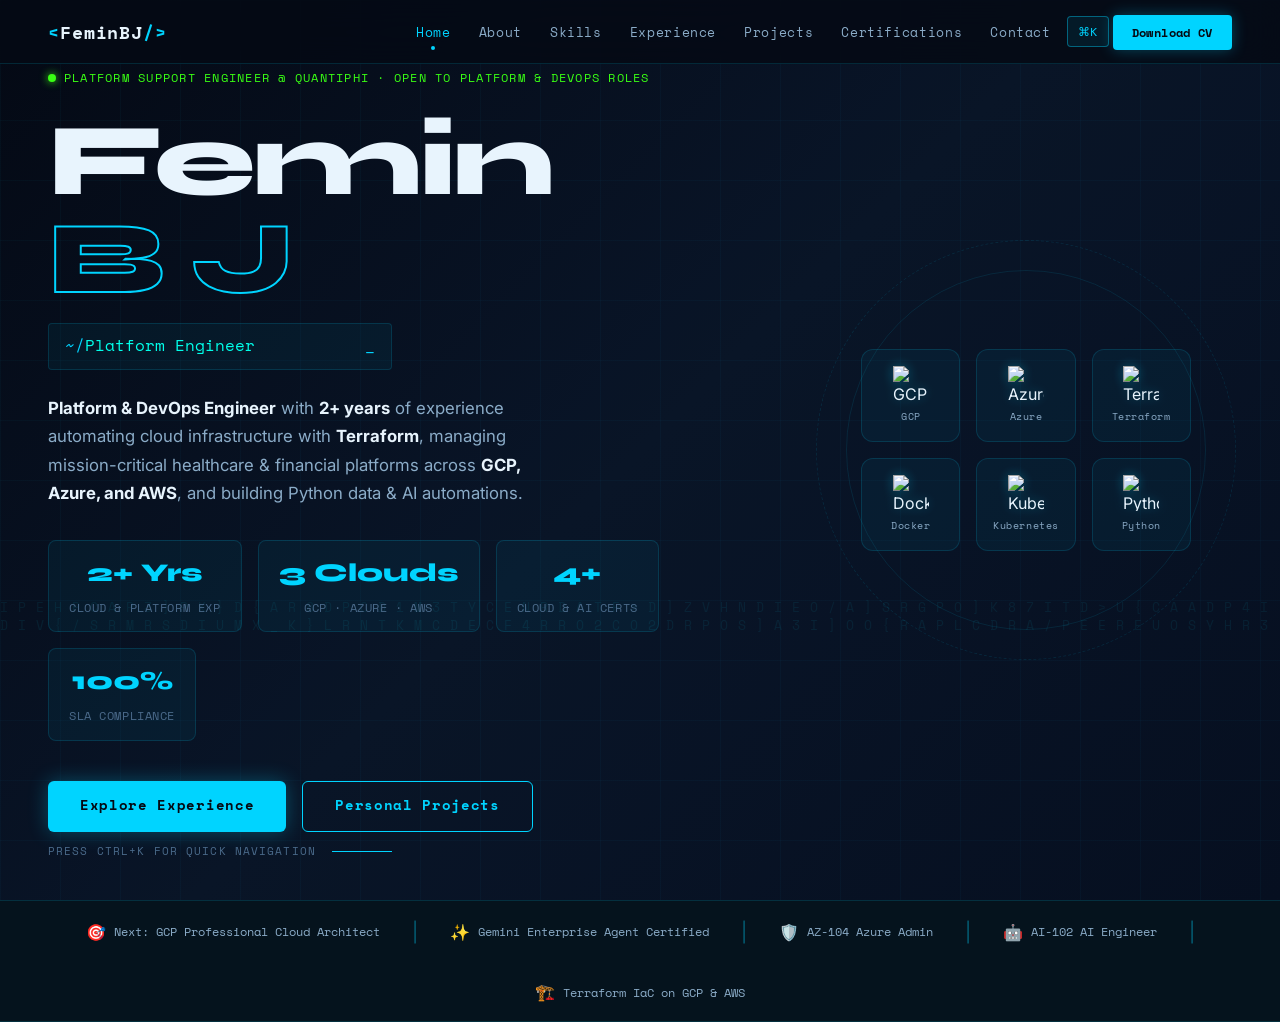
==== commit b6585d05: "feat: update portfolio to Platform & DevOps Engineer, add Quantiphi, GCP PCA roadmap, and FinTrack" ====
--- a/index.html
+++ b/index.html
@@ -3,7 +3,7 @@
   <head>
     <meta charset="UTF-8" />
     <meta name="viewport" content="width=device-width, initial-scale=1.0" />
-    <title>Femin B J | Jr. DevOps Engineer</title>
+    <title>Femin B J | Platform & DevOps Engineer</title>
     <link rel="stylesheet" href="styles/main.css" />
     <link rel="preconnect" href="https://fonts.googleapis.com" />
     <link
@@ -33,6 +33,15 @@
         </li>
         <li><a href="contact.html" class="nav-link">Contact</a></li>
         <li>
+          <button
+            class="cmd-trigger"
+            id="cmdTrigger"
+            title="Command Palette (Ctrl+K)"
+          >
+            ⌘K
+          </button>
+        </li>
+        <li>
           <a href="resume/Femin_BJ_Resume.pdf" download class="nav-cta"
             >Download CV</a
           >
@@ -49,7 +58,10 @@
       <div class="hero-content">
         <div class="hero-tag-line">
           <span class="tag-dot"></span>
-          <span>Available for DevOps Roles</span>
+          <span
+            >Platform Support Engineer @ Quantiphi · Open to Platform &amp;
+            DevOps Roles</span
+          >
         </div>
 
         <h1 class="hero-name">
@@ -64,23 +76,26 @@
         </div>
 
         <p class="hero-desc">
-          Cloud Production Support Engineer on the
-          <strong>DevOps track</strong> @ TCS — Azure-certified,
-          automation-driven, and building the pipeline to a full DevOps career.
+          <strong>Platform &amp; DevOps Engineer</strong> with
+          <strong>2+ years</strong> of experience automating cloud
+          infrastructure with <strong>Terraform</strong>, managing
+          mission-critical healthcare &amp; financial platforms across
+          <strong>GCP, Azure, and AWS</strong>, and building Python data &amp;
+          AI automations.
         </p>
 
         <div class="hero-stats">
           <div class="stat-card">
-            <span class="stat-num">3</span>
-            <span class="stat-label">Azure Certs</span>
+            <span class="stat-num">2+ Yrs</span>
+            <span class="stat-label">Cloud &amp; Platform Exp</span>
           </div>
           <div class="stat-card">
-            <span class="stat-num">28</span>
-            <span class="stat-label">Apps Managed</span>
+            <span class="stat-num">3 Clouds</span>
+            <span class="stat-label">GCP · Azure · AWS</span>
           </div>
           <div class="stat-card">
-            <span class="stat-num">600+</span>
-            <span class="stat-label">LeetCode Solved</span>
+            <span class="stat-num">4+</span>
+            <span class="stat-label">Cloud &amp; AI Certs</span>
           </div>
           <div class="stat-card">
             <span class="stat-num">100%</span>
@@ -89,8 +104,8 @@
         </div>
 
         <div class="hero-cta-group">
-          <a href="experience.html" class="btn-primary">View My Work</a>
-          <a href="contact.html" class="btn-secondary">Get In Touch</a>
+          <a href="experience.html" class="btn-primary">Explore Experience</a>
+          <a href="projects.html" class="btn-secondary">Personal Projects</a>
         </div>
       </div>
 
@@ -98,9 +113,21 @@
         <div class="hex-grid">
           <div class="hex-item">
             <img
+              src="https://cdn.jsdelivr.net/gh/devicons/devicon/icons/googlecloud/googlecloud-original.svg"
+              alt="GCP"
+            /><span>GCP</span>
+          </div>
+          <div class="hex-item">
+            <img
               src="https://cdn.jsdelivr.net/gh/devicons/devicon/icons/azure/azure-original.svg"
               alt="Azure"
             /><span>Azure</span>
+          </div>
+          <div class="hex-item">
+            <img
+              src="https://cdn.jsdelivr.net/gh/devicons/devicon/icons/terraform/terraform-original.svg"
+              alt="Terraform"
+            /><span>Terraform</span>
           </div>
           <div class="hex-item">
             <img
@@ -110,9 +137,9 @@
           </div>
           <div class="hex-item">
             <img
-              src="https://cdn.jsdelivr.net/gh/devicons/devicon/icons/github/github-original.svg"
-              alt="GitHub"
-            /><span>GitHub</span>
+              src="https://cdn.jsdelivr.net/gh/devicons/devicon/icons/kubernetes/kubernetes-plain.svg"
+              alt="Kubernetes"
+            /><span>Kubernetes</span>
           </div>
           <div class="hex-item">
             <img
@@ -120,25 +147,13 @@
               alt="Python"
             /><span>Python</span>
           </div>
-          <div class="hex-item">
-            <img
-              src="https://cdn.jsdelivr.net/gh/devicons/devicon/icons/ansible/ansible-original.svg"
-              alt="Ansible"
-            /><span>Ansible</span>
-          </div>
-          <div class="hex-item">
-            <img
-              src="https://cdn.jsdelivr.net/gh/devicons/devicon/icons/linux/linux-original.svg"
-              alt="Linux"
-            /><span>Linux</span>
-          </div>
         </div>
         <div class="orbit-ring ring-1"></div>
         <div class="orbit-ring ring-2"></div>
       </div>
 
       <div class="scroll-hint">
-        <span>scroll</span>
+        <span>Press Ctrl+K for quick navigation</span>
         <div class="scroll-line"></div>
       </div>
     </main>
@@ -147,7 +162,12 @@
     <section class="cert-strip">
       <div class="cert-strip-inner">
         <div class="cert-badge-sm">
-          <span class="cert-icon">☁️</span> AZ-900 Certified
+          <span class="cert-icon">🎯</span> Next: GCP Professional Cloud
+          Architect
+        </div>
+        <div class="strip-divider">|</div>
+        <div class="cert-badge-sm">
+          <span class="cert-icon">✨</span> Gemini Enterprise Agent Certified
         </div>
         <div class="strip-divider">|</div>
         <div class="cert-badge-sm">
@@ -159,11 +179,7 @@
         </div>
         <div class="strip-divider">|</div>
         <div class="cert-badge-sm">
-          <span class="cert-icon">🏆</span> TCS Initiative Taker
-        </div>
-        <div class="strip-divider">|</div>
-        <div class="cert-badge-sm">
-          <span class="cert-icon">⚡</span> 100% SLA Compliance
+          <span class="cert-icon">🏗️</span> Terraform IaC on GCP &amp; AWS
         </div>
       </div>
     </section>
--- a/styles/main.css
+++ b/styles/main.css
@@ -1124,3 +1124,482 @@
   .project-right { display: none; }
   .exp-card.tcs-child { margin-left: 0; border-left: none; border-top: 3px solid rgba(0,212,255,0.3); }
 }
+
+/* ── NETLIFY FORM SUCCESS STATE ── */
+.form-success {
+  display: flex;
+  flex-direction: column;
+  align-items: center;
+  justify-content: center;
+  gap: 1.25rem;
+  background: linear-gradient(135deg, rgba(57,255,20,0.06), rgba(0,212,255,0.04));
+  border: 1px solid rgba(57,255,20,0.3);
+  border-radius: 16px;
+  padding: 3.5rem 2.5rem;
+  text-align: center;
+  min-height: 420px;
+  width: 100%;
+  animation: successFadeIn 0.5s ease both;
+}
+.success-icon {
+  font-size: 3.5rem;
+  line-height: 1;
+  animation: successBounce 0.6s cubic-bezier(0.36, 0.07, 0.19, 0.97) both 0.1s;
+}
+.success-pulse {
+  width: 80px; height: 80px;
+  border-radius: 50%;
+  background: rgba(57,255,20,0.1);
+  border: 2px solid rgba(57,255,20,0.3);
+  display: flex; align-items: center; justify-content: center;
+  box-shadow: 0 0 30px rgba(57,255,20,0.2);
+  animation: pulse 2s infinite;
+}
+.form-success h3 {
+  font-family: var(--font-display);
+  font-size: 1.8rem;
+  font-weight: 800;
+  color: var(--neon-green);
+  letter-spacing: -0.02em;
+}
+.form-success p {
+  color: var(--text-secondary);
+  font-size: 0.95rem;
+  line-height: 1.6;
+  max-width: 280px;
+}
+.form-success .btn-secondary {
+  margin-top: 0.5rem;
+}
+@keyframes successFadeIn {
+  from { opacity: 0; transform: scale(0.95) translateY(10px); }
+  to   { opacity: 1; transform: scale(1) translateY(0); }
+}
+@keyframes successBounce {
+  0%   { transform: scale(0.3); opacity: 0; }
+  50%  { transform: scale(1.15); }
+  70%  { transform: scale(0.95); }
+  100% { transform: scale(1); opacity: 1; }
+}
+
+/* =========================================
+   ZENITH PROJECT CARD
+   ========================================= */
+
+.zenith-card {
+  border-color: rgba(139, 92, 246, 0.3);
+  background: linear-gradient(135deg, var(--bg-card), rgba(139,92,246,0.04));
+  position: relative;
+  overflow: hidden;
+}
+.zenith-card::before {
+  content: '';
+  position: absolute; top: 0; left: 0; right: 0; height: 3px;
+  background: linear-gradient(90deg, #8b5cf6, #00d4ff, #39ff14, #8b5cf6);
+  background-size: 200% 100%;
+  animation: shimmer 3s linear infinite;
+}
+@keyframes shimmer {
+  0%   { background-position: 200% 0; }
+  100% { background-position: -200% 0; }
+}
+.zenith-card:hover { border-color: rgba(139,92,246,0.5); box-shadow: 0 8px 50px rgba(139,92,246,0.12); }
+
+/* Hero strip */
+.zenith-hero-strip {
+  display: flex; align-items: center; justify-content: space-between; flex-wrap: wrap;
+  gap: 1rem;
+  background: rgba(139,92,246,0.07);
+  border: 1px solid rgba(139,92,246,0.2);
+  border-radius: 12px; padding: 1.25rem 1.5rem;
+  margin-bottom: 1.5rem;
+}
+.zenith-logo-block { display: flex; align-items: center; gap: 1rem; }
+.zenith-logo-icon {
+  font-size: 2.5rem; line-height: 1;
+  filter: drop-shadow(0 0 12px rgba(139,92,246,0.8));
+}
+.zenith-title {
+  font-family: var(--font-display); font-size: 2rem; font-weight: 800;
+  letter-spacing: -0.03em;
+  background: linear-gradient(135deg, #c4b5fd, #818cf8, #00d4ff);
+  -webkit-background-clip: text; -webkit-text-fill-color: transparent;
+  background-clip: text;
+  margin: 0;
+}
+.zenith-tagline {
+  font-family: var(--font-mono); font-size: 0.75rem;
+  color: var(--text-muted); letter-spacing: 0.05em; margin-top: 0.1rem;
+}
+.zenith-ai-badge {
+  display: flex; align-items: center; gap: 0.6rem;
+  background: linear-gradient(135deg, rgba(139,92,246,0.15), rgba(0,212,255,0.08));
+  border: 1px solid rgba(139,92,246,0.35);
+  border-radius: 25px; padding: 0.5rem 1.2rem;
+  font-family: var(--font-mono); font-size: 0.75rem;
+  color: #c4b5fd; letter-spacing: 0.03em;
+  box-shadow: 0 0 20px rgba(139,92,246,0.15);
+}
+
+/* Desc */
+.zenith-desc { margin-bottom: 1.75rem; }
+
+/* Stats */
+.zenith-stats {
+  display: flex; align-items: center; justify-content: center;
+  flex-wrap: wrap;
+  background: rgba(139,92,246,0.05);
+  border: 1px solid rgba(139,92,246,0.15);
+  border-radius: 12px; padding: 1.5rem;
+  margin-bottom: 2rem; gap: 0;
+}
+.zs-item { text-align: center; padding: 0.5rem 1.75rem; }
+.zs-num {
+  display: block; font-family: var(--font-display); font-size: 1.8rem;
+  font-weight: 800; color: #a78bfa;
+}
+.zs-label {
+  font-family: var(--font-mono); font-size: 0.65rem;
+  color: var(--text-muted); text-transform: uppercase; letter-spacing: 0.05em;
+}
+.zs-divider { width: 1px; height: 50px; background: rgba(139,92,246,0.2); }
+
+/* Section title */
+.zenith-section-title {
+  font-family: var(--font-mono); font-size: 0.75rem;
+  color: #a78bfa; letter-spacing: 0.12em;
+  text-transform: uppercase; margin-bottom: 1rem;
+}
+
+/* Modules grid */
+.zenith-modules { margin-bottom: 2rem; }
+.modules-grid {
+  display: grid; grid-template-columns: repeat(auto-fill, minmax(240px, 1fr));
+  gap: 0.85rem;
+}
+.module-card {
+  display: flex; gap: 0.85rem; align-items: flex-start;
+  background: rgba(139,92,246,0.05); border: 1px solid rgba(139,92,246,0.15);
+  border-radius: 10px; padding: 1rem 1.1rem;
+  transition: all 0.25s;
+}
+.module-card:hover {
+  border-color: rgba(139,92,246,0.4);
+  background: rgba(139,92,246,0.1);
+  transform: translateY(-2px);
+}
+.module-card-wide { grid-column: 1 / -1; }
+.module-icon { font-size: 1.4rem; line-height: 1; flex-shrink: 0; margin-top: 0.1rem; }
+.module-card strong { display: block; font-size: 0.9rem; color: var(--text-primary); margin-bottom: 0.2rem; }
+.module-card p { font-size: 0.8rem; color: var(--text-secondary); line-height: 1.5; margin: 0; }
+
+/* Engineering decisions */
+.zenith-eng { margin-bottom: 2rem; }
+.eng-grid { display: grid; grid-template-columns: repeat(auto-fill, minmax(300px, 1fr)); gap: 0.75rem; }
+.eng-item {
+  display: flex; gap: 0.75rem; align-items: flex-start;
+  background: rgba(0,0,0,0.2); border: 1px solid var(--border);
+  border-radius: 8px; padding: 0.9rem 1rem;
+  font-size: 0.85rem; color: var(--text-secondary); line-height: 1.6;
+}
+.eng-item strong { color: var(--text-primary); }
+.eng-bullet {
+  color: #a78bfa; font-family: var(--font-mono); font-size: 1rem;
+  flex-shrink: 0; margin-top: 0.1rem;
+}
+
+/* Footer row */
+.zenith-footer {
+  display: flex; align-items: flex-end; justify-content: space-between;
+  flex-wrap: wrap; gap: 1.5rem;
+  padding-top: 1.5rem;
+  border-top: 1px solid rgba(139,92,246,0.15);
+}
+.zenith-live-btn {
+  display: inline-flex; align-items: center; gap: 0.6rem;
+  background: linear-gradient(135deg, #7c3aed, #4f46e5);
+  color: white; text-decoration: none;
+  padding: 0.85rem 2rem; border-radius: 8px;
+  font-family: var(--font-mono); font-size: 0.85rem; font-weight: 700;
+  letter-spacing: 0.03em;
+  box-shadow: 0 0 25px rgba(124,58,237,0.4);
+  transition: all 0.3s; white-space: nowrap;
+}
+.zenith-live-btn:hover {
+  background: linear-gradient(135deg, #8b5cf6, #6366f1);
+  box-shadow: 0 0 40px rgba(124,58,237,0.6);
+  transform: translateY(-2px);
+}
+.live-dot {
+  width: 8px; height: 8px; border-radius: 50%;
+  background: #4ade80; box-shadow: 0 0 8px #4ade80;
+  animation: pulse 2s infinite;
+}
+
+/* Badge colors */
+.proj-badge.firebase-badge { background: rgba(255,167,38,0.1); color: #ffa726; border: 1px solid rgba(255,167,38,0.25); }
+.proj-badge.react-badge    { background: rgba(97,218,251,0.1); color: #61dafb; border: 1px solid rgba(97,218,251,0.25); }
+.proj-badge.vibe-badge     { background: rgba(139,92,246,0.12); color: #c4b5fd; border: 1px solid rgba(139,92,246,0.3); }
+.proj-badge.live-badge     { background: rgba(74,222,128,0.1); color: #4ade80; border: 1px solid rgba(74,222,128,0.25); }
+
+/* Tech pill colors */
+.tech-pill.react-pill    { border-color: rgba(97,218,251,0.35); color: #61dafb; }
+.tech-pill.firebase-pill { border-color: rgba(255,167,38,0.35); color: #ffa726; }
+.tech-pill.vercel-pill   { border-color: rgba(255,255,255,0.2); color: #e2e8f0; }
+.tech-pill.vibe-pill     { border-color: rgba(139,92,246,0.4); color: #c4b5fd; background: rgba(139,92,246,0.08); }
+
+/* Responsive */
+@media (max-width: 768px) {
+  .zenith-hero-strip { flex-direction: column; align-items: flex-start; }
+  .zenith-stats { gap: 0.5rem; }
+  .zs-divider { display: none; }
+  .zs-item { padding: 0.4rem 1rem; }
+  .zenith-footer { flex-direction: column; align-items: flex-start; }
+  .modules-grid { grid-template-columns: 1fr; }
+  .module-card-wide { grid-column: auto; }
+  .eng-grid { grid-template-columns: 1fr; }
+}
+/* =========================================
+   PLATFORM ENGINEER UPGRADES (2026)
+   ========================================= */
+
+/* Command Palette Button & Modal */
+.cmd-trigger {
+  background: rgba(0, 212, 255, 0.08);
+  border: 1px solid var(--border-bright);
+  color: var(--neon-blue);
+  font-family: var(--font-mono);
+  font-size: 0.75rem;
+  padding: 0.38rem 0.65rem;
+  border-radius: 4px;
+  cursor: pointer;
+  transition: all 0.2s;
+}
+.cmd-trigger:hover {
+  background: rgba(0, 212, 255, 0.18);
+  box-shadow: var(--glow);
+}
+
+.cmd-overlay {
+  position: fixed;
+  inset: 0;
+  background: rgba(5, 10, 20, 0.8);
+  backdrop-filter: blur(8px);
+  z-index: 2000;
+  display: none;
+  align-items: flex-start;
+  justify-content: center;
+  padding-top: 12vh;
+}
+.cmd-overlay.open {
+  display: flex;
+}
+.cmd-modal {
+  background: var(--bg-card);
+  border: 1px solid var(--border-bright);
+  border-radius: 12px;
+  width: 92%;
+  max-width: 560px;
+  box-shadow: var(--glow-strong);
+  overflow: hidden;
+}
+.cmd-header {
+  display: flex;
+  align-items: center;
+  gap: 0.75rem;
+  padding: 1rem 1.25rem;
+  border-bottom: 1px solid var(--border);
+  color: var(--neon-blue);
+  font-family: var(--font-mono);
+}
+.cmd-header input {
+  width: 100%;
+  background: transparent;
+  border: none;
+  outline: none;
+  color: var(--text-primary);
+  font-family: var(--font-mono);
+  font-size: 0.9rem;
+}
+.cmd-list {
+  max-height: 340px;
+  overflow-y: auto;
+  padding: 0.5rem;
+  display: flex;
+  flex-direction: column;
+  gap: 0.25rem;
+}
+.cmd-item {
+  display: flex;
+  align-items: center;
+  justify-content: space-between;
+  padding: 0.75rem 1rem;
+  color: var(--text-secondary);
+  text-decoration: none;
+  font-family: var(--font-mono);
+  font-size: 0.82rem;
+  border-radius: 8px;
+  transition: all 0.2s;
+}
+.cmd-item:hover {
+  background: rgba(0, 212, 255, 0.12);
+  color: var(--neon-blue);
+}
+.cmd-item kbd {
+  background: rgba(255, 255, 255, 0.06);
+  border: 1px solid var(--border);
+  padding: 0.15rem 0.5rem;
+  border-radius: 4px;
+  font-size: 0.68rem;
+  color: var(--text-muted);
+}
+
+/* Filter Bar (Skills & Personal Projects) */
+.filter-bar {
+  display: flex;
+  gap: 0.75rem;
+  flex-wrap: wrap;
+  margin-bottom: 2.5rem;
+}
+.filter-btn {
+  background: var(--bg-card);
+  border: 1px solid var(--border);
+  color: var(--text-secondary);
+  font-family: var(--font-mono);
+  font-size: 0.78rem;
+  padding: 0.55rem 1.1rem;
+  border-radius: 25px;
+  cursor: pointer;
+  transition: all 0.25s;
+}
+.filter-btn:hover,
+.filter-btn.active {
+  background: rgba(0, 212, 255, 0.12);
+  border-color: var(--neon-blue);
+  color: var(--neon-blue);
+  box-shadow: var(--glow);
+}
+
+/* Interactive Terminal Card in About */
+.terminal-card {
+  background: #040811;
+  border: 1px solid var(--border-bright);
+  border-radius: 12px;
+  overflow: hidden;
+  margin: 1.75rem 0;
+  box-shadow: 0 12px 35px rgba(0, 0, 0, 0.45);
+}
+.terminal-header {
+  background: #0b1528;
+  padding: 0.6rem 1rem;
+  display: flex;
+  align-items: center;
+  gap: 0.45rem;
+  border-bottom: 1px solid var(--border);
+}
+.terminal-title {
+  font-family: var(--font-mono);
+  font-size: 0.72rem;
+  color: var(--text-muted);
+  margin-left: 0.5rem;
+}
+.terminal-body {
+  padding: 1.25rem;
+  font-family: var(--font-mono);
+  font-size: 0.8rem;
+  line-height: 1.65;
+}
+.term-line {
+  color: var(--text-primary);
+  margin-top: 0.5rem;
+}
+.term-line:first-child {
+  margin-top: 0;
+}
+.term-prompt {
+  color: var(--neon-green);
+  margin-right: 0.5rem;
+}
+.term-output {
+  color: var(--text-secondary);
+  white-space: pre-wrap;
+  padding-left: 1rem;
+}
+.term-active {
+  color: var(--neon-cyan);
+  font-weight: 700;
+}
+
+.about-roadmap-pill {
+  background: rgba(139, 92, 246, 0.12);
+  border: 1px solid rgba(139, 92, 246, 0.35);
+  color: #c4b5fd;
+  font-family: var(--font-mono);
+  font-size: 0.7rem;
+  padding: 0.45rem 0.9rem;
+  border-radius: 16px;
+  text-align: center;
+}
+
+/* Personal Project Badge */
+.proj-badge.personal-badge {
+  background: rgba(0, 255, 234, 0.1);
+  color: var(--neon-cyan);
+  border: 1px solid rgba(0, 255, 234, 0.3);
+}
+
+/* GCP Professional Cloud Architect Roadmap Card */
+.roadmap-banner {
+  display: flex;
+  align-items: center;
+  gap: 2rem;
+  background: linear-gradient(135deg, rgba(66, 133, 244, 0.12), rgba(52, 168, 83, 0.06), rgba(251, 188, 5, 0.05));
+  border: 1px solid rgba(66, 133, 244, 0.45);
+  border-radius: 18px;
+  padding: 2.25rem;
+  margin-bottom: 4rem;
+  box-shadow: 0 0 35px rgba(66, 133, 244, 0.15);
+}
+.roadmap-badge-wrap {
+  width: 96px;
+  height: 96px;
+  min-width: 96px;
+  border-radius: 50%;
+  background: rgba(255, 255, 255, 0.05);
+  border: 2px dashed rgba(66, 133, 244, 0.6);
+  display: flex;
+  align-items: center;
+  justify-content: center;
+}
+.roadmap-tags {
+  display: flex;
+  gap: 0.6rem;
+  flex-wrap: wrap;
+  margin-bottom: 0.6rem;
+}
+.roadmap-status-pill {
+  background: rgba(57, 255, 20, 0.12);
+  border: 1px solid rgba(57, 255, 20, 0.35);
+  color: var(--neon-green);
+  font-family: var(--font-mono);
+  font-size: 0.7rem;
+  padding: 0.2rem 0.75rem;
+  border-radius: 20px;
+}
+.roadmap-info h2 {
+  font-family: var(--font-display);
+  font-size: 1.5rem;
+  font-weight: 800;
+  margin-bottom: 0.5rem;
+}
+.roadmap-info p {
+  color: var(--text-secondary);
+  font-size: 0.95rem;
+  margin-bottom: 1rem;
+}
+@media (max-width: 768px) {
+  .roadmap-banner {
+    flex-direction: column;
+    text-align: center;
+  }
+}
